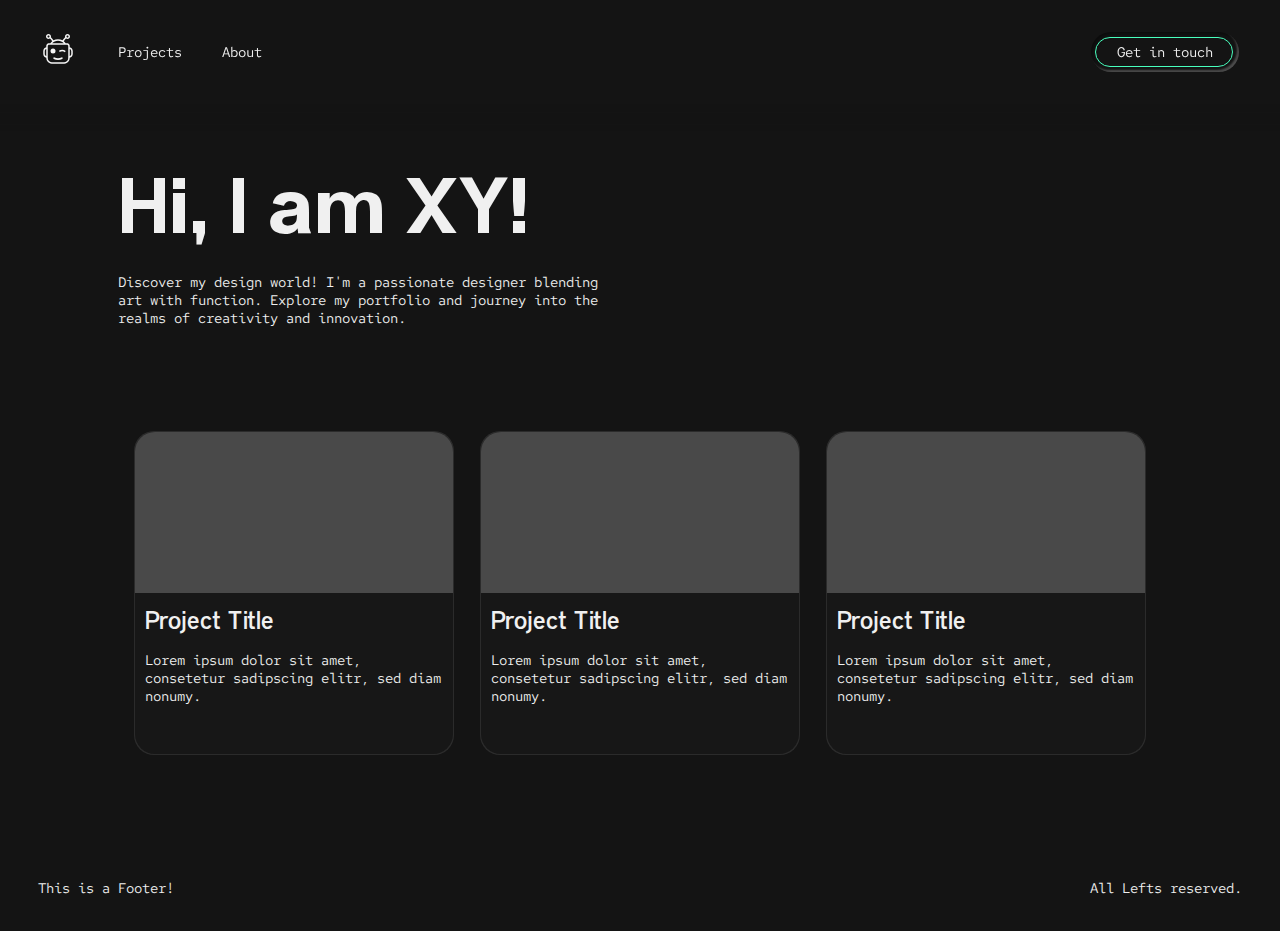
==== index.html @ 104d185c "letsgo" ====
<!DOCTYPE html>
<html lang="en">
<head>
    <meta charset="UTF-8">
    <meta name="viewport" content="width=device-width, initial-scale=1.0">
    <title>template</title>

    <link rel="stylesheet" href="style.css">
    <link rel="preconnect" href="https://fonts.googleapis.com">
    <link rel="preconnect" href="https://fonts.gstatic.com" crossorigin>
    <link href="https://fonts.googleapis.com/css2?family=Red+Hat+Mono:wght@500&display=swap" rel="stylesheet">
    

</head>
<body>
    <!-- Navigation -->
    <nav>
        <a href="index.html" class="logo">
            <img src="assets\logo.svg" alt="">
         </a>
        <ul>
            <li><a href="projects.html">Projects</a></li>
            <li><a href="about.html">About</a></li>
        </ul>
        <a href="https://pascalstruck.com/" target="_blank"  data-input='link1' class="contact">
            <input type="checkbox" name="link1" value="link">
            <div class="outline"></div>
        </a>
    </nav>

    <!-- Content -->
    <main>
        <section>
            <div class="header">
                <h1>Hi, I am  XY!</h1>
                <p>Discover my design world! I'm a passionate designer blending art with function.
                     Explore my portfolio and journey into the realms of creativity and innovation.
                </p>
            </div>
        </section>

        <section class="project-wrapper">
            <div class="cards">
                <a href="" class="card">
                    <div class="card-content">
                        <div class="card-border"></div>
                        <img class="card-img" src="assets/ph.png" alt="">
                        <div class="card-txt">
                            <h2 class="card-title">Project Title</h2>
                            <p>Lorem ipsum dolor sit amet, consetetur sadipscing elitr, sed diam nonumy.</p>
                        </div>
                     </div>
                </a>
                    
                <a href="" class="card">
                    <div class="card-content">
                        <div class="card-border"></div>
                        <img class="card-img" src="assets/ph.png" alt="">
                        <div class="card-txt">
                            <h2 class="card-title">Project Title</h2>
                            <p>Lorem ipsum dolor sit amet, consetetur sadipscing elitr, sed diam nonumy.</p>
                        </div>
                     </div>
                </a>

                <a href="" class="card">
                    <div class="card-content">
                        <div class="card-border"></div>
                        <img class="card-img" src="assets/ph.png" alt="">
                        <div class="card-txt">
                            <h2 class="card-title">Project Title</h2>
                            <p>Lorem ipsum dolor sit amet, consetetur sadipscing elitr, sed diam nonumy.</p>
                        </div>
                     </div>
                </a>

            </div>
        </section>
    </main>

    <!-- Footer -->
    <footer>
        <div class="footer-container">
            <p>This is a Footer!</p>
            <p>All Lefts reserved.</p>
        </div>
    </footer>

    <!-- JavaScript -->
    <script src="sketch.js"></script>
</body>
</html>
---- style.css ----
:root{
  --bg-color: rgb(20,20,20);
  --color: rgb(240,240,240);
  --card-color: rgb(23,23,23);
}

/* Fonts ----------------------------------------------------------------------------------------------*/ 
@font-face {
  font-family: 'Anderson Grotesk';
  src:
		url('assets/fonts/AndersonGrotesk-Bold.woff2') format('woff2'),
    url('assets/fonts/AndersonGrotesk-Bold.woff') format('woff');
	font-weight: 400;
}

@font-face {
  font-family: 'Anderson Grotesk';
  src:
		url('assets/fonts/AndersonGrotesk-Ultrabold.woff2') format('woff2'),
    url('assets/fonts/AndersonGrotesk-Ultrabold.woff') format('woff');
	font-weight: 700;
}

body{
  margin: 0;
  padding: 0;
  background-color: var(--bg-color);
  color: var(--color);
  font-family: 'Red Hat Mono', monospace;
}

/* Navigation ----------------------------------------------------------------------------------------------*/ 
nav{
  position: fixed;
  top: 0;
  width: 100%;
  z-index: 20;
  overflow: hidden;
  background-color: var(--bg-color);
  display: flex;
  align-items: center;
  box-shadow: 0 0px 10px 12px var(--bg-color);
}

ul {
  list-style-type: none;
  margin: 0;
  padding: 0;
}

li {
  float: left;
}

li a {
  display: block;
  text-align: center;
  text-decoration: none;
  transition: color .3s , text-shadow .3s;
}

li a:hover:not(.active) {
  color: #6bffc9;
  text-shadow: 0 0 5px #48FFBD;
}
  
.active {
  color: #6bffc9;
  text-shadow: 0 0 5px #48FFBD;
}

a{
  color: var(--color);
  text-decoration: none;
}

input[type="checkbox"] {
  height: 40px;
  width: 148px;
  -webkit-appearance: none;
  box-shadow: 2px 2px 4px 0px rgba(0, 0, 0, 0.50) inset, -2px -2px 2px 0px rgba(255, 255, 255, 0.25) inset;
  border-radius: 30px;
  display: flex;
  align-items: center;
  justify-content: center ;
  color: var(--color);
  cursor: pointer;
}

input[type="checkbox"]:after {
  font-family: 'Red Hat Mono', monospace;
  content: 'Get in touch';
}

input[type="checkbox"]:checked {
  box-shadow: 2px 2px 4px 0px rgba(0, 0, 0, 0.50) inset, -2px -2px 2px 0px rgba(255, 255, 255, 0.25) inset;
}

.outline{
  height: 28px;
  width: 136px;
  border-radius: 20px;
  position: absolute;
  border: 1px solid #48FFBD;
  transition: box-shadow .3s;
  /* pointer-events: none; 
  background: url(background); */
}

.contact{
  position: absolute;
  right: 0;
  display: flex;
  align-items: center;
  justify-content: center ;
}

.contact:hover > .outline{
  box-shadow: 0 0 5px #48FFBD;
}

/* Main ----------------------------------------------------------------------------------------------*/ 
main{
  display: grid;
}

h1, h2{
  padding: 0;
  margin: 0;
  font-family: 'Anderson Grotesk', sans-serif;
}

h1{
  font-weight: 700;
}

h2{
  font-weight: 400;
}

.about-img{
  overflow: hidden;
  background-image: url("assets/ph.png");
  border-radius: 20px;
}

.long-txt{
  display: grid;
}

/* Cards ----------------------------------------------------------------------------------------------*/ 
.project-wrapper {
  display: flex;
  align-items: center ;
  justify-content: center;
}

.cards{
  display: flex;
  flex-wrap: wrap;
  align-items: center ;
  justify-content: center;
}

.card{
  background-color: rgba(255, 255, 255, 0.1);
  position: relative;
  border-radius: 20px;
}

.card:hover::before,
.card:hover > .card-border  {
  opacity: 1;
}

.card::before,
.card > .card-border {
  border-radius: inherit;
  content: "";

  height: 100%;
  width: 100%;
  left: 0;
  position: absolute;
  top: 0;
  opacity: 0;
  transition: opacity 500ms;
  width: 100%;
}

.card::before{
  background: radial-gradient(
    800px circle at var(--mouse-x) var(--mouse-y), 
    rgba(255, 255, 255,0.15),
    transparent 40%
  );
  z-index: 3;
}

.card > .card-border {
  background: radial-gradient(
    400px circle at var(--mouse-x) var(--mouse-y), 
    rgba(255, 255, 255,0.3),
    transparent 40%
  );
  z-index: 1;
}
  
.card > .card-content{
  position: relative;
  background-color: var(--card-color);
  border-radius: inherit;
  margin:1px;
  height: calc(100% - 2px);
  width: calc(100% - 2px);
  z-index: 2;
}

.card-content{
  overflow: hidden;
}

.card-img{
  width: 100%;
  height: 50%;
  opacity: 40%;
}

.card-txt{
  margin: 0 10px;
}

.card-title{
  margin-top: 10px;
}

/* Footer ----------------------------------------------------------------------------------------------*/
footer {
  width: 100%;
  z-index: 19;
  overflow: hidden;
  background-color: var(--bg-color);
}
  
.footer-container{
  display: flex;
  align-items: center;
  justify-content: space-between ;
}
  
/* Breakpoints ----------------------------------------------------------------------------------------------*/

/* BRP1 -Smartphones/Tablets --------------------------------------------------------------------------------*/
/* (Unter 992px) */
  
@media screen and (max-width: 991px ) {
  body{
    font-size: 12px;
  }

  /* Navigation */
  nav{
    padding: 15px 0;
  }

  .logo{
    margin-left: 4vw;
  }

  li a{
    padding: 0px 0px 0px 20px;
  }

  input[type="checkbox"]:after{
    font-size: 12px;
  }

  .contact{
    margin-right: 4vw;
  }

  /* Main */
  main{
    margin: 60px 4vw 5vh 4vw;
  }

  section{
    margin: 2vh 0;
  }

  h1{
    font-size: 64px;
  }

  h2{
    font-size: 32px;
  }

  .header{
    margin: 8vh 0 0 4px;
  }

  .about-img{
    width: clamp(300px, 15vw, 500px);
    height: clamp(420px, 45vh, 700px);
    margin: 5vh auto 0 auto;
  }

  /* Cards */
  .cards{
    gap: 3vh;
  }

  .card{
    height: clamp(240px, 40vh, 400px);
  }

  .card-title{
    font-size: 24px;
  }

    /* Footer */
    footer{
      padding: 10px 0;
    }
  
    .footer-container{
      margin: 0 4vw;
    }
}

/* BRP2 -Desktop --------------------------------------------------------------------------------------------*/
/* (Über 992px) */

@media screen and (min-width: 992px) {
  body{
    font-size: 14px;
  }

  /* Navigation */
  nav{
    padding: 30px 0;
  }

  .logo{
    margin-left: 3vw;
  }

  li a{
    padding: 0px 0px 0px 40px;
  }

  input[type="checkbox"]:after{
    font-size: 14px;
  }

  .contact{
    margin-right: 3vw;
  }

  /* Main */
  main{
    margin: 80px 3vw 5vh 3vw;
  }

  section{
    margin: 5vh 0;
  }

  h1{
    font-size: 80px;
  }

  h2{
    font-size: 40px;
  }

  .header{
    margin: 4vh 50vw 0 80px;
  }

  .about{
    display: flex;
    align-items: top;
  }

  .about-img{
    position: absolute;
    width: clamp(300px, 15vw, 500px);
    height: clamp(420px, 45vh, 700px);
    margin: 5vh 0px 0 50vw;
  }

  .long-txt{
    margin: 0 10vw 0 80px;
    gap: 3vw;
    grid-template-columns: 1fr 1fr;
  }
    
  /* Cards */
  .cards{
    gap: 2vw;
    max-width: 80vw;
    width: calc(100% - 20px);
  }

  .card{
    height: clamp(240px, 36vh, 400px);
    width: clamp(200px, 25vw, 400px);
  }

  .card-title{
    font-size: 24px;
  }

  /* Footer */
  footer{
    padding: 20px 0;
  }

  .footer-container{
    margin: 0 3vw;
  }
}
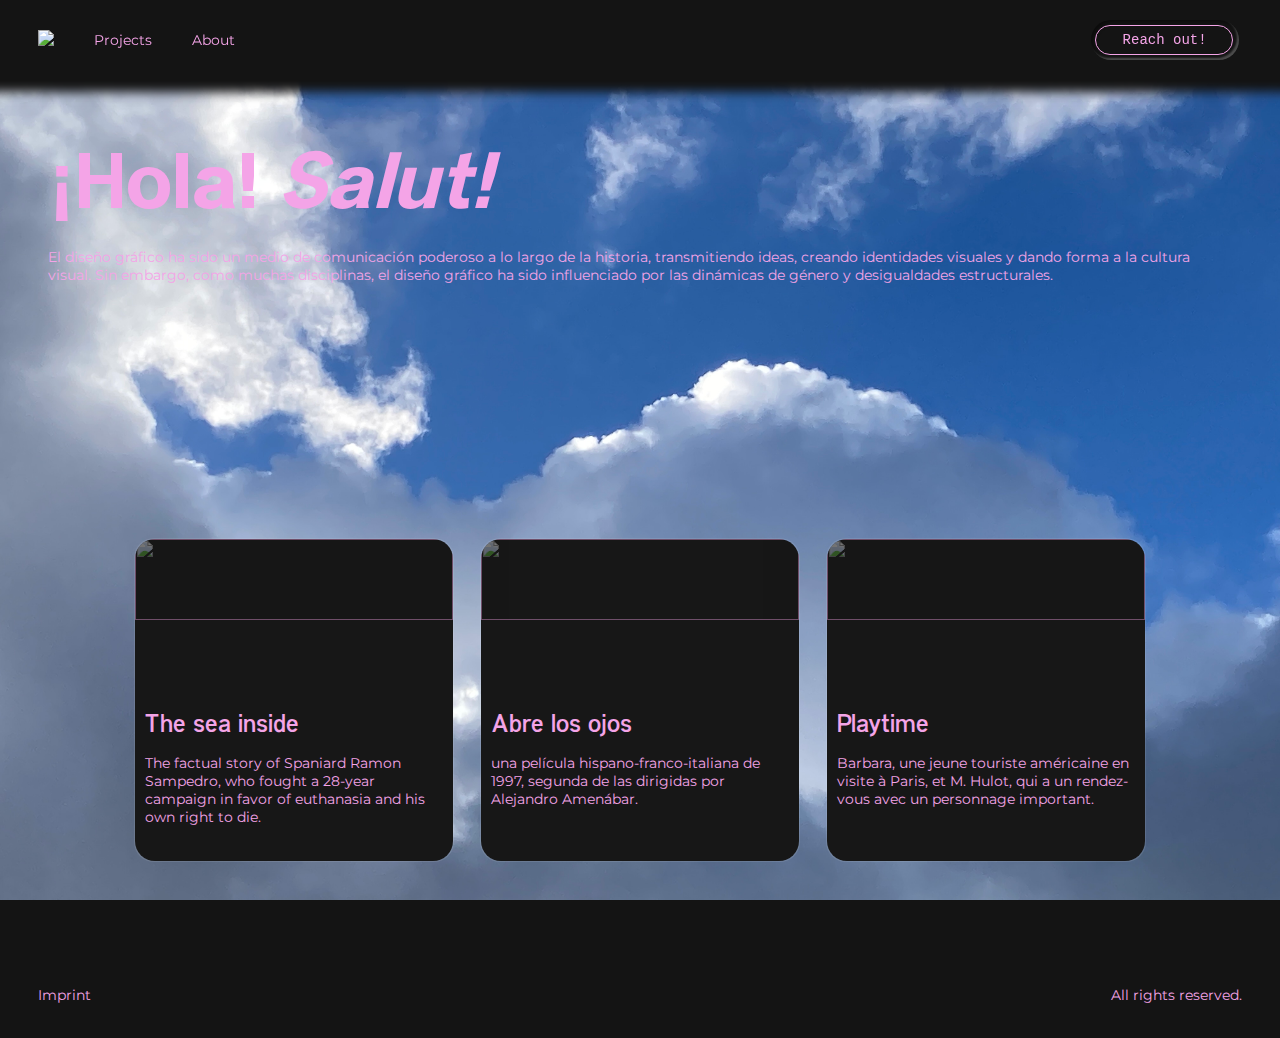
==== commit 742d6443: "Release Website" ====
--- a/index.html
+++ b/index.html
@@ -3,20 +3,21 @@
 <head>
     <meta charset="UTF-8">
     <meta name="viewport" content="width=device-width, initial-scale=1.0">
-    <title>template</title>
+    <title>Marina Ortega</title>
 
     <link rel="stylesheet" href="style.css">
     <link rel="preconnect" href="https://fonts.googleapis.com">
     <link rel="preconnect" href="https://fonts.gstatic.com" crossorigin>
-    <link href="https://fonts.googleapis.com/css2?family=Red+Hat+Mono:wght@500&display=swap" rel="stylesheet">
+    <link href="https://fonts.googleapis.com/css2?family=Montserrat&family=Pacifico&display=swap" rel="stylesheet">
     
+   
 
 </head>
 <body>
     <!-- Navigation -->
     <nav>
         <a href="index.html" class="logo">
-            <img src="assets\logo.svg" alt="">
+            <img src="https://giphy.com/embed/Vt4wDrLAnH1tu">
          </a>
         <ul>
             <li><a href="projects.html">Projects</a></li>
@@ -31,12 +32,15 @@
     <!-- Content -->
     <main>
         <section>
-            <div class="header">
-                <h1>Hi, I am  XY!</h1>
-                <p>Discover my design world! I'm a passionate designer blending art with function.
-                     Explore my portfolio and journey into the realms of creativity and innovation.
+            <div class="intro">
+                <h1>¡Hola! <em>Salut!</em></h1>
+                <p> El diseño gráfico ha sido un medio de comunicación poderoso a lo largo de la historia, transmitiendo ideas, creando identidades visuales y dando forma a la cultura visual. Sin embargo, como muchas disciplinas, el diseño gráfico ha sido influenciado por las dinámicas de género y desigualdades estructurales. 
                 </p>
             </div>
+        </section>
+
+        <section>
+            <div class="test"></div>
         </section>
 
         <section class="project-wrapper">
@@ -44,21 +48,21 @@
                 <a href="" class="card">
                     <div class="card-content">
                         <div class="card-border"></div>
-                        <img class="card-img" src="assets/ph.png" alt="">
+                        <img class="card-img" src="https://upload.wikimedia.org/wikipedia/commons/thumb/2/2f/Lugar_del_accidente_de_Ram%C3%B3n_Sampedro_en_As_Furnas_1.jpg/500px-Lugar_del_accidente_de_Ram%C3%B3n_Sampedro_en_As_Furnas_1.jpg" alt="">
                         <div class="card-txt">
-                            <h2 class="card-title">Project Title</h2>
-                            <p>Lorem ipsum dolor sit amet, consetetur sadipscing elitr, sed diam nonumy.</p>
+                            <h2 class="card-title">The sea inside</h2>
+                            <p>The factual story of Spaniard Ramon Sampedro, who fought a 28-year campaign in favor of euthanasia and his own right to die.</p>
                         </div>
-                     </div>
+                    </div>
                 </a>
                     
                 <a href="" class="card">
                     <div class="card-content">
                         <div class="card-border"></div>
-                        <img class="card-img" src="assets/ph.png" alt="">
+                        <img class="card-img" src="https://1.bp.blogspot.com/-Wf0d5vSo3xI/WOqEnPPoNVI/AAAAAAAAHag/7TkOxIN7FUE4XuqFcPBoiImHHkHLtRsygCLcB/s400/Abre%2Blos%2Bojos%2B04.jpg" alt="">
                         <div class="card-txt">
-                            <h2 class="card-title">Project Title</h2>
-                            <p>Lorem ipsum dolor sit amet, consetetur sadipscing elitr, sed diam nonumy.</p>
+                            <h2 class="card-title">Abre los ojos</h2>
+                            <p>una película hispano-franco-italiana de 1997, segunda de las dirigidas por Alejandro Amenábar.</p>
                         </div>
                      </div>
                 </a>
@@ -66,10 +70,10 @@
                 <a href="" class="card">
                     <div class="card-content">
                         <div class="card-border"></div>
-                        <img class="card-img" src="assets/ph.png" alt="">
+                        <img class="card-img" src="https://www.re-thinkingthefuture.com/wp-content/uploads/2022/06/A7089-An-architectural-review-of-Playtime-1967-Image-2.jpg" alt="">
                         <div class="card-txt">
-                            <h2 class="card-title">Project Title</h2>
-                            <p>Lorem ipsum dolor sit amet, consetetur sadipscing elitr, sed diam nonumy.</p>
+                            <h2 class="card-title">Playtime</h2>
+                            <p>Barbara, une jeune touriste américaine en visite à Paris, et M. Hulot, qui a un rendez-vous avec un personnage important.</p>
                         </div>
                      </div>
                 </a>
@@ -81,8 +85,8 @@
     <!-- Footer -->
     <footer>
         <div class="footer-container">
-            <p>This is a Footer!</p>
-            <p>All Lefts reserved.</p>
+            <p>Imprint</p>
+            <p>All rights reserved.</p>
         </div>
     </footer>
 
--- a/style.css
+++ b/style.css
@@ -1,6 +1,6 @@
 :root{
   --bg-color: rgb(20,20,20);
-  --color: rgb(240,240,240);
+  --color: #f4a4e7;
   --card-color: rgb(23,23,23);
 }
 
@@ -26,10 +26,21 @@
   padding: 0;
   background-color: var(--bg-color);
   color: var(--color);
-  font-family: 'Red Hat Mono', monospace;
-}
+  font-family: 'Montserrat', monospace;
+}
+
 
 /* Navigation ----------------------------------------------------------------------------------------------*/ 
+.intro{
+  background-color:;
+  padding: 10px;
+}
+
+.test{
+  margin-bottom: 50px;
+}
+
+
 nav{
   position: fixed;
   top: 0;
@@ -61,12 +72,12 @@
 
 li a:hover:not(.active) {
   color: #6bffc9;
-  text-shadow: 0 0 5px #48FFBD;
+  text-shadow: 0 0 5px #f4a4e7;
 }
   
 .active {
   color: #6bffc9;
-  text-shadow: 0 0 5px #48FFBD;
+  text-shadow: 0 0 5px #f4a4e7;
 }
 
 a{
@@ -89,7 +100,7 @@
 
 input[type="checkbox"]:after {
   font-family: 'Red Hat Mono', monospace;
-  content: 'Get in touch';
+  content: 'Reach out!';
 }
 
 input[type="checkbox"]:checked {
@@ -101,7 +112,7 @@
   width: 136px;
   border-radius: 20px;
   position: absolute;
-  border: 1px solid #48FFBD;
+  border: 1px solid #f4a4e7;
   transition: box-shadow .3s;
   /* pointer-events: none; 
   background: url(background); */
@@ -146,6 +157,12 @@
 
 .long-txt{
   display: grid;
+}
+
+body{
+  background-image: url('assets/nuages.jpg');
+  background-size: cover;
+  background-attachment: fixed;
 }
 
 /* Cards ----------------------------------------------------------------------------------------------*/ 
@@ -289,7 +306,8 @@
   }
 
   h1{
-    font-size: 64px;
+    font-size: 4em;
+    color: whitesmoke;
   }
 
   h2{
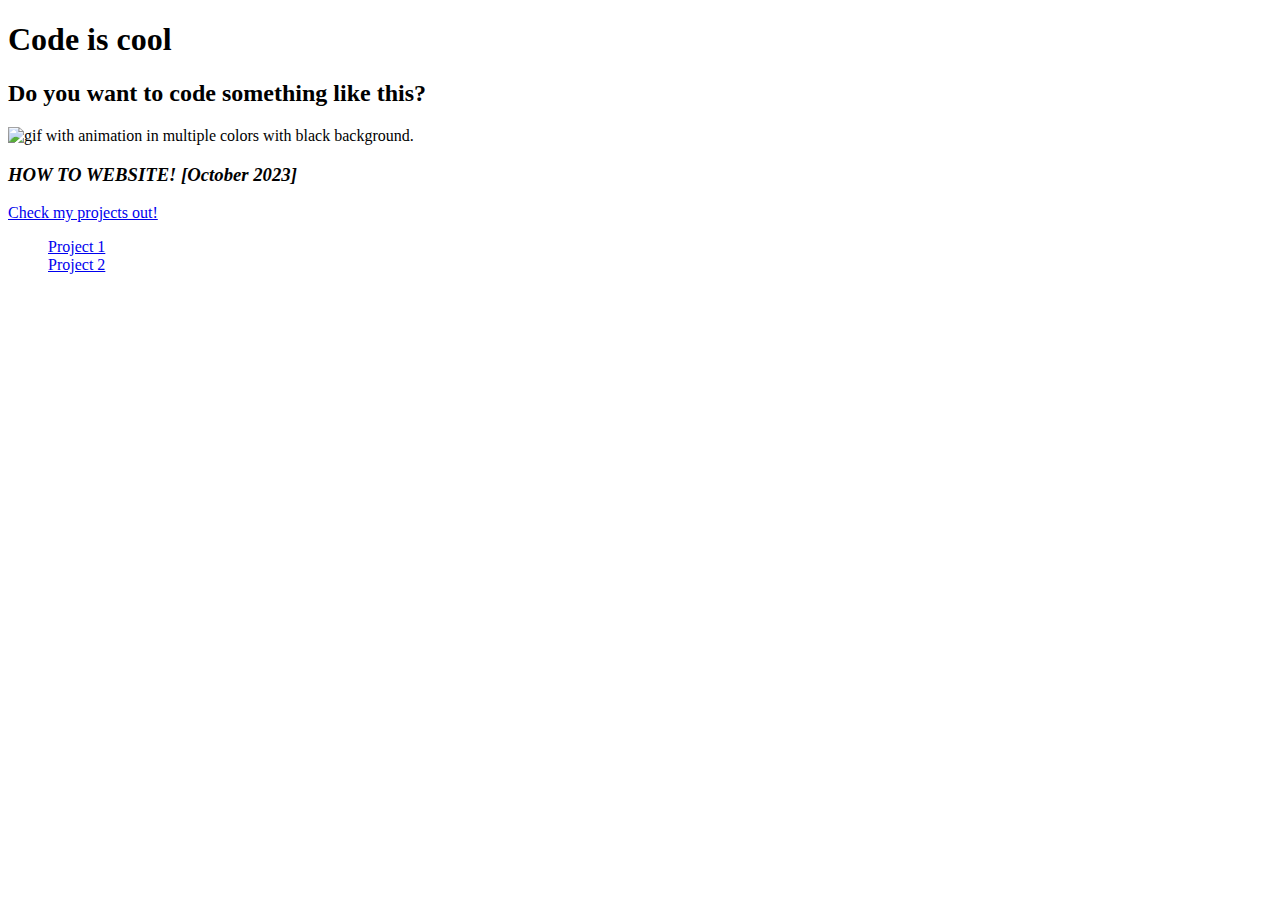
==== commit 2f560930: "Website Release" ====
--- a/index.html
+++ b/index.html
@@ -1,96 +1,38 @@
-<!DOCTYPE html>
+
+<!DOCType html>
 <html lang="en">
+
 <head>
-    <meta charset="UTF-8">
-    <meta name="viewport" content="width=device-width, initial-scale=1.0">
-    <title>Marina Ortega</title>
+        <title>Code</title>
+        <meta charset="UTF-8">
+        <meta viewport
+</head>
 
-    <link rel="stylesheet" href="style.css">
-    <link rel="preconnect" href="https://fonts.googleapis.com">
-    <link rel="preconnect" href="https://fonts.gstatic.com" crossorigin>
-    <link href="https://fonts.googleapis.com/css2?family=Montserrat&family=Pacifico&display=swap" rel="stylesheet">
+<body>
+        <h1> Code is cool
+        </h1>
+
+        <h2>Do you want to code something like this?
+        </h2>    
+
+        <img src="img/raid.gif" alt="gif with animation in multiple colors with black background." width="300px">
+        <br>
+        
+        <h3> 
+        <em> HOW TO WEBSITE! [October 2023]</em>
+
+        </h3>
+
+        <a href="http://127.0.0.1:5500/projects.html" >Check my projects out!</a>
+        
+        <nav>
+            <ol>
+                <a href="http://127.0.0.1:5500/project1.html" >Project 1</a>
+                <br>
+                <a href="http://127.0.0.1:5500/project2.html" >Project 2</a>
     
-   
+            </ol>
 
-</head>
-<body>
-    <!-- Navigation -->
-    <nav>
-        <a href="index.html" class="logo">
-            <img src="https://giphy.com/embed/Vt4wDrLAnH1tu">
-         </a>
-        <ul>
-            <li><a href="projects.html">Projects</a></li>
-            <li><a href="about.html">About</a></li>
-        </ul>
-        <a href="https://pascalstruck.com/" target="_blank"  data-input='link1' class="contact">
-            <input type="checkbox" name="link1" value="link">
-            <div class="outline"></div>
-        </a>
-    </nav>
 
-    <!-- Content -->
-    <main>
-        <section>
-            <div class="intro">
-                <h1>¡Hola! <em>Salut!</em></h1>
-                <p> El diseño gráfico ha sido un medio de comunicación poderoso a lo largo de la historia, transmitiendo ideas, creando identidades visuales y dando forma a la cultura visual. Sin embargo, como muchas disciplinas, el diseño gráfico ha sido influenciado por las dinámicas de género y desigualdades estructurales. 
-                </p>
-            </div>
-        </section>
-
-        <section>
-            <div class="test"></div>
-        </section>
-
-        <section class="project-wrapper">
-            <div class="cards">
-                <a href="" class="card">
-                    <div class="card-content">
-                        <div class="card-border"></div>
-                        <img class="card-img" src="https://upload.wikimedia.org/wikipedia/commons/thumb/2/2f/Lugar_del_accidente_de_Ram%C3%B3n_Sampedro_en_As_Furnas_1.jpg/500px-Lugar_del_accidente_de_Ram%C3%B3n_Sampedro_en_As_Furnas_1.jpg" alt="">
-                        <div class="card-txt">
-                            <h2 class="card-title">The sea inside</h2>
-                            <p>The factual story of Spaniard Ramon Sampedro, who fought a 28-year campaign in favor of euthanasia and his own right to die.</p>
-                        </div>
-                    </div>
-                </a>
-                    
-                <a href="" class="card">
-                    <div class="card-content">
-                        <div class="card-border"></div>
-                        <img class="card-img" src="https://1.bp.blogspot.com/-Wf0d5vSo3xI/WOqEnPPoNVI/AAAAAAAAHag/7TkOxIN7FUE4XuqFcPBoiImHHkHLtRsygCLcB/s400/Abre%2Blos%2Bojos%2B04.jpg" alt="">
-                        <div class="card-txt">
-                            <h2 class="card-title">Abre los ojos</h2>
-                            <p>una película hispano-franco-italiana de 1997, segunda de las dirigidas por Alejandro Amenábar.</p>
-                        </div>
-                     </div>
-                </a>
-
-                <a href="" class="card">
-                    <div class="card-content">
-                        <div class="card-border"></div>
-                        <img class="card-img" src="https://www.re-thinkingthefuture.com/wp-content/uploads/2022/06/A7089-An-architectural-review-of-Playtime-1967-Image-2.jpg" alt="">
-                        <div class="card-txt">
-                            <h2 class="card-title">Playtime</h2>
-                            <p>Barbara, une jeune touriste américaine en visite à Paris, et M. Hulot, qui a un rendez-vous avec un personnage important.</p>
-                        </div>
-                     </div>
-                </a>
-
-            </div>
-        </section>
-    </main>
-
-    <!-- Footer -->
-    <footer>
-        <div class="footer-container">
-            <p>Imprint</p>
-            <p>All rights reserved.</p>
-        </div>
-    </footer>
-
-    <!-- JavaScript -->
-    <script src="sketch.js"></script>
+            
 </body>
-</html>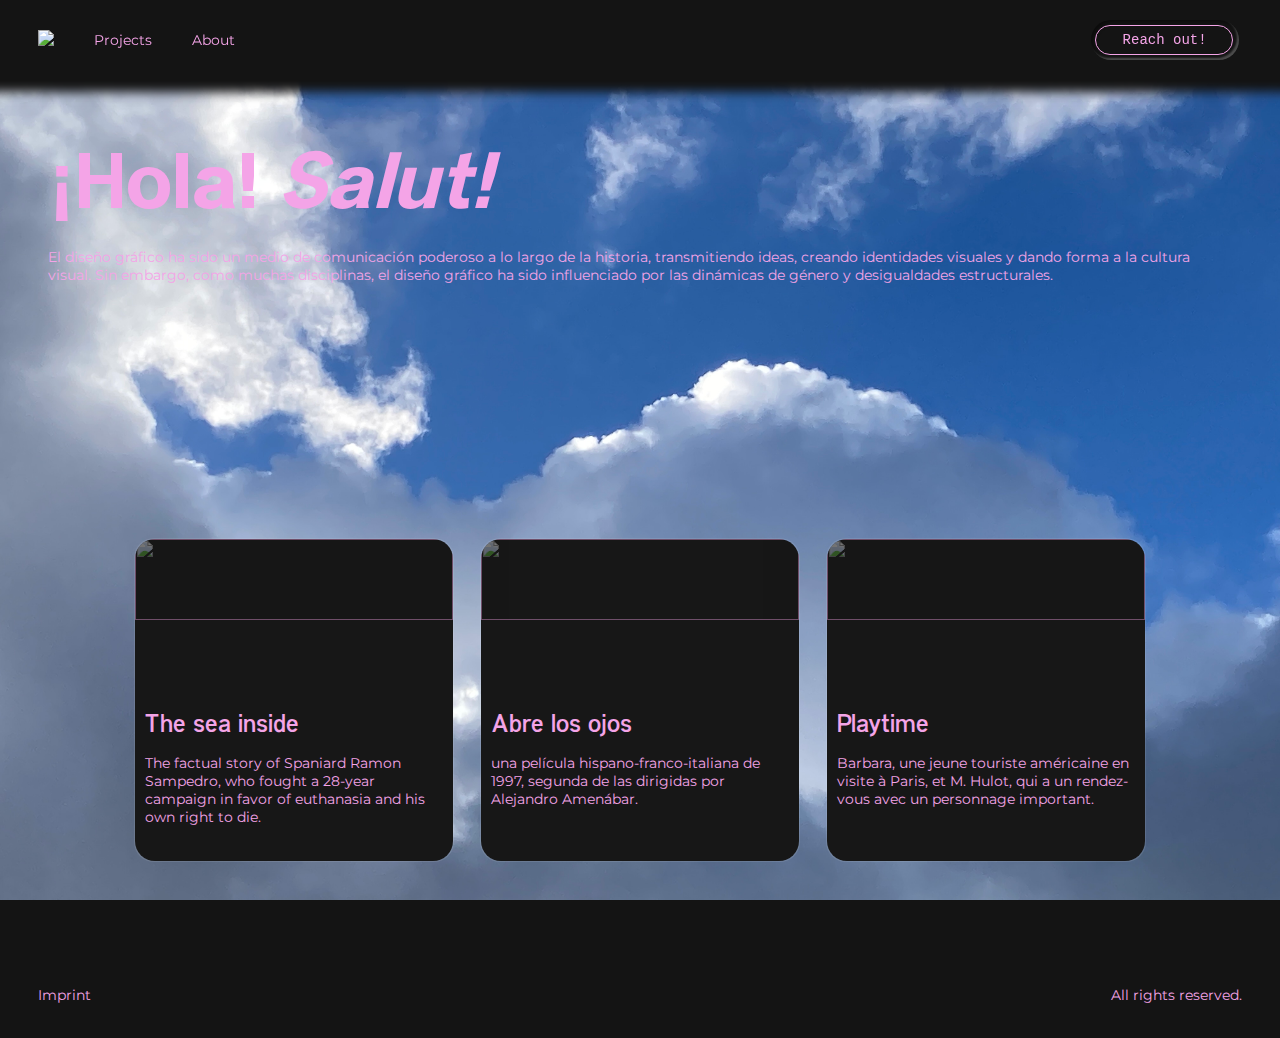
==== commit 1a1f43d1: "Correct files upload" ====
--- a/index.html
+++ b/index.html
@@ -1,38 +1,96 @@
+<!DOCTYPE html>
+<html lang="en">
+<head>
+    <meta charset="UTF-8">
+    <meta name="viewport" content="width=device-width, initial-scale=1.0">
+    <title>Marina Ortega</title>
 
-<!DOCType html>
-<html lang="en">
+    <link rel="stylesheet" href="style.css">
+    <link rel="preconnect" href="https://fonts.googleapis.com">
+    <link rel="preconnect" href="https://fonts.gstatic.com" crossorigin>
+    <link href="https://fonts.googleapis.com/css2?family=Montserrat&family=Pacifico&display=swap" rel="stylesheet">
+    
+   
 
-<head>
-        <title>Code</title>
-        <meta charset="UTF-8">
-        <meta viewport
 </head>
+<body>
+    <!-- Navigation -->
+    <nav>
+        <a href="index.html" class="logo">
+            <img src="https://giphy.com/embed/Vt4wDrLAnH1tu">
+         </a>
+        <ul>
+            <li><a href="projects.html">Projects</a></li>
+            <li><a href="about.html">About</a></li>
+        </ul>
+        <a href="https://pascalstruck.com/" target="_blank"  data-input='link1' class="contact">
+            <input type="checkbox" name="link1" value="link">
+            <div class="outline"></div>
+        </a>
+    </nav>
 
-<body>
-        <h1> Code is cool
-        </h1>
+    <!-- Content -->
+    <main>
+        <section>
+            <div class="intro">
+                <h1>¡Hola! <em>Salut!</em></h1>
+                <p> El diseño gráfico ha sido un medio de comunicación poderoso a lo largo de la historia, transmitiendo ideas, creando identidades visuales y dando forma a la cultura visual. Sin embargo, como muchas disciplinas, el diseño gráfico ha sido influenciado por las dinámicas de género y desigualdades estructurales. 
+                </p>
+            </div>
+        </section>
 
-        <h2>Do you want to code something like this?
-        </h2>    
+        <section>
+            <div class="test"></div>
+        </section>
 
-        <img src="img/raid.gif" alt="gif with animation in multiple colors with black background." width="300px">
-        <br>
-        
-        <h3> 
-        <em> HOW TO WEBSITE! [October 2023]</em>
+        <section class="project-wrapper">
+            <div class="cards">
+                <a href="" class="card">
+                    <div class="card-content">
+                        <div class="card-border"></div>
+                        <img class="card-img" src="https://upload.wikimedia.org/wikipedia/commons/thumb/2/2f/Lugar_del_accidente_de_Ram%C3%B3n_Sampedro_en_As_Furnas_1.jpg/500px-Lugar_del_accidente_de_Ram%C3%B3n_Sampedro_en_As_Furnas_1.jpg" alt="">
+                        <div class="card-txt">
+                            <h2 class="card-title">The sea inside</h2>
+                            <p>The factual story of Spaniard Ramon Sampedro, who fought a 28-year campaign in favor of euthanasia and his own right to die.</p>
+                        </div>
+                    </div>
+                </a>
+                    
+                <a href="" class="card">
+                    <div class="card-content">
+                        <div class="card-border"></div>
+                        <img class="card-img" src="https://1.bp.blogspot.com/-Wf0d5vSo3xI/WOqEnPPoNVI/AAAAAAAAHag/7TkOxIN7FUE4XuqFcPBoiImHHkHLtRsygCLcB/s400/Abre%2Blos%2Bojos%2B04.jpg" alt="">
+                        <div class="card-txt">
+                            <h2 class="card-title">Abre los ojos</h2>
+                            <p>una película hispano-franco-italiana de 1997, segunda de las dirigidas por Alejandro Amenábar.</p>
+                        </div>
+                     </div>
+                </a>
 
-        </h3>
+                <a href="" class="card">
+                    <div class="card-content">
+                        <div class="card-border"></div>
+                        <img class="card-img" src="https://www.re-thinkingthefuture.com/wp-content/uploads/2022/06/A7089-An-architectural-review-of-Playtime-1967-Image-2.jpg" alt="">
+                        <div class="card-txt">
+                            <h2 class="card-title">Playtime</h2>
+                            <p>Barbara, une jeune touriste américaine en visite à Paris, et M. Hulot, qui a un rendez-vous avec un personnage important.</p>
+                        </div>
+                     </div>
+                </a>
 
-        <a href="http://127.0.0.1:5500/projects.html" >Check my projects out!</a>
-        
-        <nav>
-            <ol>
-                <a href="http://127.0.0.1:5500/project1.html" >Project 1</a>
-                <br>
-                <a href="http://127.0.0.1:5500/project2.html" >Project 2</a>
-    
-            </ol>
+            </div>
+        </section>
+    </main>
 
+    <!-- Footer -->
+    <footer>
+        <div class="footer-container">
+            <p>Imprint</p>
+            <p>All rights reserved.</p>
+        </div>
+    </footer>
 
-            
+    <!-- JavaScript -->
+    <script src="sketch.js"></script>
 </body>
+</html>--- a/style.css
+++ b/style.css
@@ -0,0 +1,442 @@
+:root{
+  --bg-color: rgb(20,20,20);
+  --color: #f4a4e7;
+  --card-color: rgb(23,23,23);
+}
+
+/* Fonts ----------------------------------------------------------------------------------------------*/ 
+@font-face {
+  font-family: 'Anderson Grotesk';
+  src:
+		url('assets/fonts/AndersonGrotesk-Bold.woff2') format('woff2'),
+    url('assets/fonts/AndersonGrotesk-Bold.woff') format('woff');
+	font-weight: 400;
+}
+
+@font-face {
+  font-family: 'Anderson Grotesk';
+  src:
+		url('assets/fonts/AndersonGrotesk-Ultrabold.woff2') format('woff2'),
+    url('assets/fonts/AndersonGrotesk-Ultrabold.woff') format('woff');
+	font-weight: 700;
+}
+
+body{
+  margin: 0;
+  padding: 0;
+  background-color: var(--bg-color);
+  color: var(--color);
+  font-family: 'Montserrat', monospace;
+}
+
+
+/* Navigation ----------------------------------------------------------------------------------------------*/ 
+.intro{
+  background-color:;
+  padding: 10px;
+}
+
+.test{
+  margin-bottom: 50px;
+}
+
+
+nav{
+  position: fixed;
+  top: 0;
+  width: 100%;
+  z-index: 20;
+  overflow: hidden;
+  background-color: var(--bg-color);
+  display: flex;
+  align-items: center;
+  box-shadow: 0 0px 10px 12px var(--bg-color);
+}
+
+ul {
+  list-style-type: none;
+  margin: 0;
+  padding: 0;
+}
+
+li {
+  float: left;
+}
+
+li a {
+  display: block;
+  text-align: center;
+  text-decoration: none;
+  transition: color .3s , text-shadow .3s;
+}
+
+li a:hover:not(.active) {
+  color: #6bffc9;
+  text-shadow: 0 0 5px #f4a4e7;
+}
+  
+.active {
+  color: #6bffc9;
+  text-shadow: 0 0 5px #f4a4e7;
+}
+
+a{
+  color: var(--color);
+  text-decoration: none;
+}
+
+input[type="checkbox"] {
+  height: 40px;
+  width: 148px;
+  -webkit-appearance: none;
+  box-shadow: 2px 2px 4px 0px rgba(0, 0, 0, 0.50) inset, -2px -2px 2px 0px rgba(255, 255, 255, 0.25) inset;
+  border-radius: 30px;
+  display: flex;
+  align-items: center;
+  justify-content: center ;
+  color: var(--color);
+  cursor: pointer;
+}
+
+input[type="checkbox"]:after {
+  font-family: 'Red Hat Mono', monospace;
+  content: 'Reach out!';
+}
+
+input[type="checkbox"]:checked {
+  box-shadow: 2px 2px 4px 0px rgba(0, 0, 0, 0.50) inset, -2px -2px 2px 0px rgba(255, 255, 255, 0.25) inset;
+}
+
+.outline{
+  height: 28px;
+  width: 136px;
+  border-radius: 20px;
+  position: absolute;
+  border: 1px solid #f4a4e7;
+  transition: box-shadow .3s;
+  /* pointer-events: none; 
+  background: url(background); */
+}
+
+.contact{
+  position: absolute;
+  right: 0;
+  display: flex;
+  align-items: center;
+  justify-content: center ;
+}
+
+.contact:hover > .outline{
+  box-shadow: 0 0 5px #48FFBD;
+}
+
+/* Main ----------------------------------------------------------------------------------------------*/ 
+main{
+  display: grid;
+}
+
+h1, h2{
+  padding: 0;
+  margin: 0;
+  font-family: 'Anderson Grotesk', sans-serif;
+}
+
+h1{
+  font-weight: 700;
+}
+
+h2{
+  font-weight: 400;
+}
+
+.about-img{
+  overflow: hidden;
+  background-image: url("assets/ph.png");
+  border-radius: 20px;
+}
+
+.long-txt{
+  display: grid;
+}
+
+body{
+  background-image: url('assets/nuages.jpg');
+  background-size: cover;
+  background-attachment: fixed;
+}
+
+/* Cards ----------------------------------------------------------------------------------------------*/ 
+.project-wrapper {
+  display: flex;
+  align-items: center ;
+  justify-content: center;
+}
+
+.cards{
+  display: flex;
+  flex-wrap: wrap;
+  align-items: center ;
+  justify-content: center;
+}
+
+.card{
+  background-color: rgba(255, 255, 255, 0.1);
+  position: relative;
+  border-radius: 20px;
+}
+
+.card:hover::before,
+.card:hover > .card-border  {
+  opacity: 1;
+}
+
+.card::before,
+.card > .card-border {
+  border-radius: inherit;
+  content: "";
+
+  height: 100%;
+  width: 100%;
+  left: 0;
+  position: absolute;
+  top: 0;
+  opacity: 0;
+  transition: opacity 500ms;
+  width: 100%;
+}
+
+.card::before{
+  background: radial-gradient(
+    800px circle at var(--mouse-x) var(--mouse-y), 
+    rgba(255, 255, 255,0.15),
+    transparent 40%
+  );
+  z-index: 3;
+}
+
+.card > .card-border {
+  background: radial-gradient(
+    400px circle at var(--mouse-x) var(--mouse-y), 
+    rgba(255, 255, 255,0.3),
+    transparent 40%
+  );
+  z-index: 1;
+}
+  
+.card > .card-content{
+  position: relative;
+  background-color: var(--card-color);
+  border-radius: inherit;
+  margin:1px;
+  height: calc(100% - 2px);
+  width: calc(100% - 2px);
+  z-index: 2;
+}
+
+.card-content{
+  overflow: hidden;
+}
+
+.card-img{
+  width: 100%;
+  height: 50%;
+  opacity: 40%;
+}
+
+.card-txt{
+  margin: 0 10px;
+}
+
+.card-title{
+  margin-top: 10px;
+}
+
+/* Footer ----------------------------------------------------------------------------------------------*/
+footer {
+  width: 100%;
+  z-index: 19;
+  overflow: hidden;
+  background-color: var(--bg-color);
+}
+  
+.footer-container{
+  display: flex;
+  align-items: center;
+  justify-content: space-between ;
+}
+  
+/* Breakpoints ----------------------------------------------------------------------------------------------*/
+
+/* BRP1 -Smartphones/Tablets --------------------------------------------------------------------------------*/
+/* (Unter 992px) */
+  
+@media screen and (max-width: 991px ) {
+  body{
+    font-size: 12px;
+  }
+
+  /* Navigation */
+  nav{
+    padding: 15px 0;
+  }
+
+  .logo{
+    margin-left: 4vw;
+  }
+
+  li a{
+    padding: 0px 0px 0px 20px;
+  }
+
+  input[type="checkbox"]:after{
+    font-size: 12px;
+  }
+
+  .contact{
+    margin-right: 4vw;
+  }
+
+  /* Main */
+  main{
+    margin: 60px 4vw 5vh 4vw;
+  }
+
+  section{
+    margin: 2vh 0;
+  }
+
+  h1{
+    font-size: 4em;
+    color: whitesmoke;
+  }
+
+  h2{
+    font-size: 32px;
+  }
+
+  .header{
+    margin: 8vh 0 0 4px;
+  }
+
+  .about-img{
+    width: clamp(300px, 15vw, 500px);
+    height: clamp(420px, 45vh, 700px);
+    margin: 5vh auto 0 auto;
+  }
+
+  /* Cards */
+  .cards{
+    gap: 3vh;
+  }
+
+  .card{
+    height: clamp(240px, 40vh, 400px);
+  }
+
+  .card-title{
+    font-size: 24px;
+  }
+
+    /* Footer */
+    footer{
+      padding: 10px 0;
+    }
+  
+    .footer-container{
+      margin: 0 4vw;
+    }
+}
+
+/* BRP2 -Desktop --------------------------------------------------------------------------------------------*/
+/* (Über 992px) */
+
+@media screen and (min-width: 992px) {
+  body{
+    font-size: 14px;
+  }
+
+  /* Navigation */
+  nav{
+    padding: 30px 0;
+  }
+
+  .logo{
+    margin-left: 3vw;
+  }
+
+  li a{
+    padding: 0px 0px 0px 40px;
+  }
+
+  input[type="checkbox"]:after{
+    font-size: 14px;
+  }
+
+  .contact{
+    margin-right: 3vw;
+  }
+
+  /* Main */
+  main{
+    margin: 80px 3vw 5vh 3vw;
+  }
+
+  section{
+    margin: 5vh 0;
+  }
+
+  h1{
+    font-size: 80px;
+  }
+
+  h2{
+    font-size: 40px;
+  }
+
+  .header{
+    margin: 4vh 50vw 0 80px;
+  }
+
+  .about{
+    display: flex;
+    align-items: top;
+  }
+
+  .about-img{
+    position: absolute;
+    width: clamp(300px, 15vw, 500px);
+    height: clamp(420px, 45vh, 700px);
+    margin: 5vh 0px 0 50vw;
+  }
+
+  .long-txt{
+    margin: 0 10vw 0 80px;
+    gap: 3vw;
+    grid-template-columns: 1fr 1fr;
+  }
+    
+  /* Cards */
+  .cards{
+    gap: 2vw;
+    max-width: 80vw;
+    width: calc(100% - 20px);
+  }
+
+  .card{
+    height: clamp(240px, 36vh, 400px);
+    width: clamp(200px, 25vw, 400px);
+  }
+
+  .card-title{
+    font-size: 24px;
+  }
+
+  /* Footer */
+  footer{
+    padding: 20px 0;
+  }
+
+  .footer-container{
+    margin: 0 3vw;
+  }
+}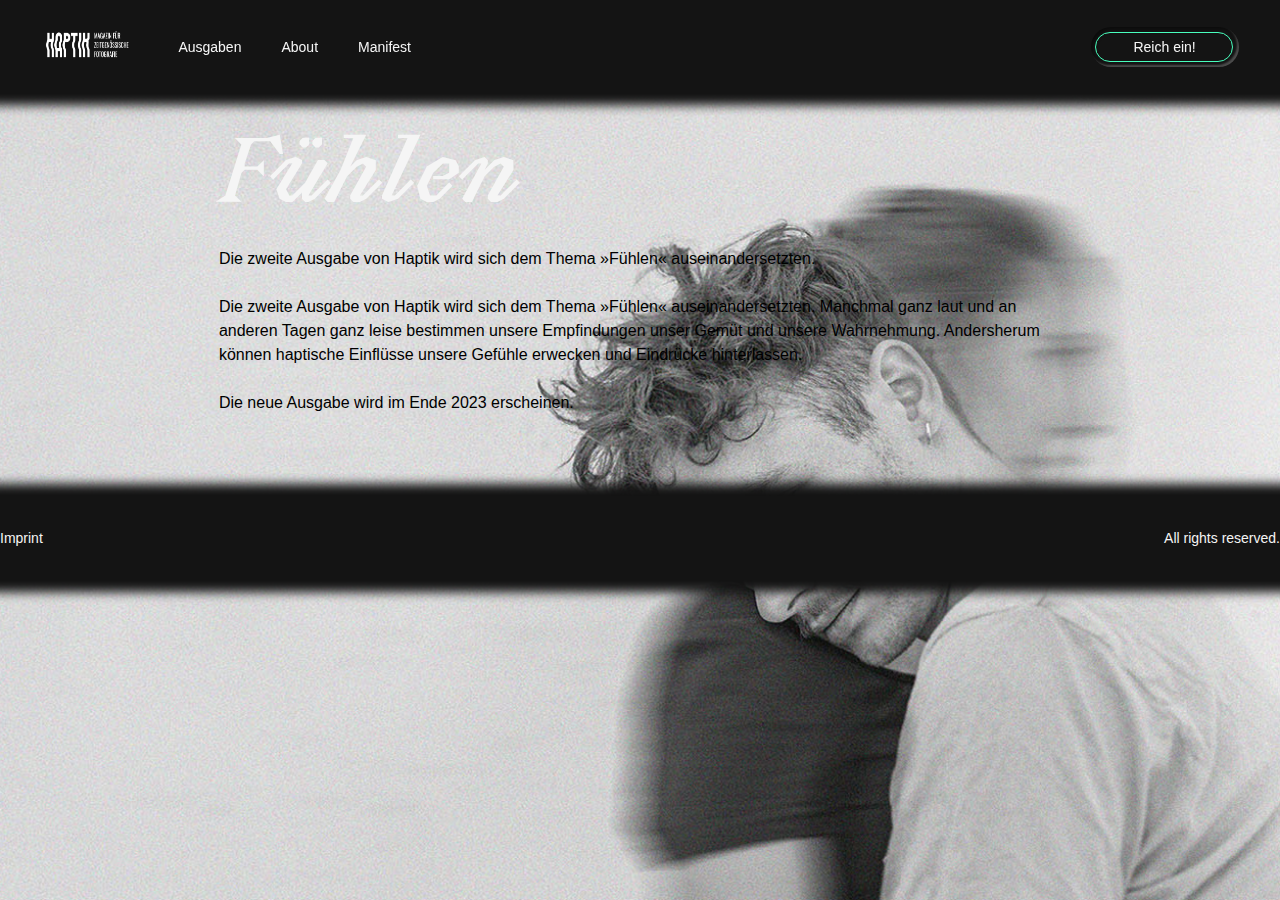
==== commit ca1a5c2f: "Haptik Website redesign" ====
--- a/index.html
+++ b/index.html
@@ -3,7 +3,7 @@
 <head>
     <meta charset="UTF-8">
     <meta name="viewport" content="width=device-width, initial-scale=1.0">
-    <title>Marina Ortega</title>
+    <title>Haptik Magazin</title>
 
     <link rel="stylesheet" href="style.css">
     <link rel="preconnect" href="https://fonts.googleapis.com">
@@ -17,13 +17,14 @@
     <!-- Navigation -->
     <nav>
         <a href="index.html" class="logo">
-            <img src="https://giphy.com/embed/Vt4wDrLAnH1tu">
-         </a>
+            <img src="assets\Haptik_Logo_weiß.png" alt="Haptik Logo" width="100px" height="50px">
+        </a>
         <ul>
-            <li><a href="projects.html">Projects</a></li>
+            <li><a href="projects.html">Ausgaben</a></li>
             <li><a href="about.html">About</a></li>
+            <li><a href="manifest.html">Manifest</a></li>
         </ul>
-        <a href="https://pascalstruck.com/" target="_blank"  data-input='link1' class="contact">
+        <a href="https://haptikmagazin.de/einreichen/" target="_blank"  data-input='link1' class="contact">
             <input type="checkbox" name="link1" value="link">
             <div class="outline"></div>
         </a>
@@ -31,56 +32,30 @@
 
     <!-- Content -->
     <main>
-        <section>
-            <div class="intro">
-                <h1>¡Hola! <em>Salut!</em></h1>
-                <p> El diseño gráfico ha sido un medio de comunicación poderoso a lo largo de la historia, transmitiendo ideas, creando identidades visuales y dando forma a la cultura visual. Sin embargo, como muchas disciplinas, el diseño gráfico ha sido influenciado por las dinámicas de género y desigualdades estructurales. 
+
+        <a>
+            <div class="text-container">
+                <br>
+                <br>
+                <h1>Fühlen</h1>
+                <p>Die zweite Ausgabe von Haptik wird sich dem Thema »Fühlen« auseinandersetzten. <br>
+                    <br>Die zweite Ausgabe von Haptik wird sich dem Thema »Fühlen« auseinandersetzten.
+                    Manchmal ganz laut und an anderen Tagen ganz leise bestimmen unsere Empfindungen unser Gemüt und unsere Wahrnehmung. Andersherum können haptische Einflüsse unsere Gefühle erwecken und Eindrücke hinterlassen. <br>
+                    <br>Die neue Ausgabe wird im Ende 2023 erscheinen.
                 </p>
             </div>
-        </section>
+        </a> 
 
-        <section>
-            <div class="test"></div>
-        </section>
-
-        <section class="project-wrapper">
-            <div class="cards">
-                <a href="" class="card">
-                    <div class="card-content">
-                        <div class="card-border"></div>
-                        <img class="card-img" src="https://upload.wikimedia.org/wikipedia/commons/thumb/2/2f/Lugar_del_accidente_de_Ram%C3%B3n_Sampedro_en_As_Furnas_1.jpg/500px-Lugar_del_accidente_de_Ram%C3%B3n_Sampedro_en_As_Furnas_1.jpg" alt="">
-                        <div class="card-txt">
-                            <h2 class="card-title">The sea inside</h2>
-                            <p>The factual story of Spaniard Ramon Sampedro, who fought a 28-year campaign in favor of euthanasia and his own right to die.</p>
-                        </div>
-                    </div>
-                </a>
-                    
-                <a href="" class="card">
-                    <div class="card-content">
-                        <div class="card-border"></div>
-                        <img class="card-img" src="https://1.bp.blogspot.com/-Wf0d5vSo3xI/WOqEnPPoNVI/AAAAAAAAHag/7TkOxIN7FUE4XuqFcPBoiImHHkHLtRsygCLcB/s400/Abre%2Blos%2Bojos%2B04.jpg" alt="">
-                        <div class="card-txt">
-                            <h2 class="card-title">Abre los ojos</h2>
-                            <p>una película hispano-franco-italiana de 1997, segunda de las dirigidas por Alejandro Amenábar.</p>
-                        </div>
-                     </div>
-                </a>
-
-                <a href="" class="card">
-                    <div class="card-content">
-                        <div class="card-border"></div>
-                        <img class="card-img" src="https://www.re-thinkingthefuture.com/wp-content/uploads/2022/06/A7089-An-architectural-review-of-Playtime-1967-Image-2.jpg" alt="">
-                        <div class="card-txt">
-                            <h2 class="card-title">Playtime</h2>
-                            <p>Barbara, une jeune touriste américaine en visite à Paris, et M. Hulot, qui a un rendez-vous avec un personnage important.</p>
-                        </div>
-                     </div>
-                </a>
-
+    </main>
+<!--
+        <a>
+            <div>
+                <img class="card-img" src="assets/Haptik-fuehlen.jpg" alt="zwei Personen, die sich umarmen"></a>
             </div>
-        </section>
-    </main>
+   -->               
+                        
+   
+  
 
     <!-- Footer -->
     <footer>
--- a/style.css
+++ b/style.css
@@ -1,23 +1,23 @@
 :root{
   --bg-color: rgb(20,20,20);
-  --color: #f4a4e7;
+  --color: #f5f5f5;
   --card-color: rgb(23,23,23);
 }
 
 /* Fonts ----------------------------------------------------------------------------------------------*/ 
 @font-face {
-  font-family: 'Anderson Grotesk';
+  font-family: 'Avara Bolditalic';
   src:
-		url('assets/fonts/AndersonGrotesk-Bold.woff2') format('woff2'),
-    url('assets/fonts/AndersonGrotesk-Bold.woff') format('woff');
+		url('assets/fonts/Avara-BoldItalic.woff2') format('woff2'),
+    url('assets/fonts/Avara-BoldItalic.woff') format('woff');
 	font-weight: 400;
 }
 
 @font-face {
-  font-family: 'Anderson Grotesk';
+  font-family: 'Avara Bolditalic';
   src:
-		url('assets/fonts/AndersonGrotesk-Ultrabold.woff2') format('woff2'),
-    url('assets/fonts/AndersonGrotesk-Ultrabold.woff') format('woff');
+		url('assets/fonts/Avara-BoldItalic.woff2') format('woff2'),
+    url('assets/fonts/Avara-BoldItalic.woff') format('woff');
 	font-weight: 700;
 }
 
@@ -26,14 +26,14 @@
   padding: 0;
   background-color: var(--bg-color);
   color: var(--color);
-  font-family: 'Montserrat', monospace;
+  font-family: Arial, Helvetica, sans-serif;
 }
 
 
 /* Navigation ----------------------------------------------------------------------------------------------*/ 
 .intro{
   background-color:;
-  padding: 10px;
+  padding: 20px;
 }
 
 .test{
@@ -72,12 +72,12 @@
 
 li a:hover:not(.active) {
   color: #6bffc9;
-  text-shadow: 0 0 5px #f4a4e7;
+  text-shadow: 0 0 5px #48FFBD;
 }
   
 .active {
   color: #6bffc9;
-  text-shadow: 0 0 5px #f4a4e7;
+  text-shadow: 0 0 5px #48FFBD;
 }
 
 a{
@@ -99,8 +99,8 @@
 }
 
 input[type="checkbox"]:after {
-  font-family: 'Red Hat Mono', monospace;
-  content: 'Reach out!';
+  font-family: Arial, Helvetica, sans-serif;
+  content: 'Reich ein!';
 }
 
 input[type="checkbox"]:checked {
@@ -112,7 +112,7 @@
   width: 136px;
   border-radius: 20px;
   position: absolute;
-  border: 1px solid #f4a4e7;
+  border: 1px solid #48FFBD;
   transition: box-shadow .3s;
   /* pointer-events: none; 
   background: url(background); */
@@ -138,7 +138,7 @@
 h1, h2{
   padding: 0;
   margin: 0;
-  font-family: 'Anderson Grotesk', sans-serif;
+  font-family: 'Avara Bolditalic', serif;
 }
 
 h1{
@@ -147,6 +147,17 @@
 
 h2{
   font-weight: 400;
+  color: black;
+}
+
+h3{
+  font-weight: 100;
+  color: black;
+}
+
+h4{
+  font-style: italic;
+  color: black;
 }
 
 .about-img{
@@ -160,9 +171,21 @@
 }
 
 body{
-  background-image: url('assets/nuages.jpg');
+  background-image: url("assets/Haptik-fuehlen.jpg");
   background-size: cover;
   background-attachment: fixed;
+}
+
+.text-container {
+  width: 70%; 
+  margin: 0 auto; 
+  padding: 20px; 
+}
+
+.text-container p {
+  font-size: 16px; 
+  line-height: 1.5; 
+  color: black;
 }
 
 /* Cards ----------------------------------------------------------------------------------------------*/ 
@@ -240,7 +263,7 @@
 .card-img{
   width: 100%;
   height: 50%;
-  opacity: 40%;
+  opacity: 100%;
 }
 
 .card-txt{
@@ -249,6 +272,7 @@
 
 .card-title{
   margin-top: 10px;
+  color: #48FFBD;
 }
 
 /* Footer ----------------------------------------------------------------------------------------------*/
@@ -257,12 +281,14 @@
   z-index: 19;
   overflow: hidden;
   background-color: var(--bg-color);
+  box-shadow: 0 0px 10px 12px var(--bg-color);
 }
   
 .footer-container{
   display: flex;
   align-items: center;
   justify-content: space-between ;
+
 }
   
 /* Breakpoints ----------------------------------------------------------------------------------------------*/
@@ -307,11 +333,19 @@
 
   h1{
     font-size: 4em;
-    color: whitesmoke;
+    color: #48FFBD;
   }
 
   h2{
     font-size: 32px;
+  }
+
+  h3{
+    font-size: 16px;
+  }
+
+  p{
+    color: whitesmoke
   }
 
   .header{
@@ -357,7 +391,7 @@
 
   /* Navigation */
   nav{
-    padding: 30px 0;
+    padding: 20px 0;
   }
 
   .logo{
@@ -437,6 +471,6 @@
   }
 
   .footer-container{
-    margin: 0 3vw;
+    margin: 8vh 10 0 4px;
   }
 }